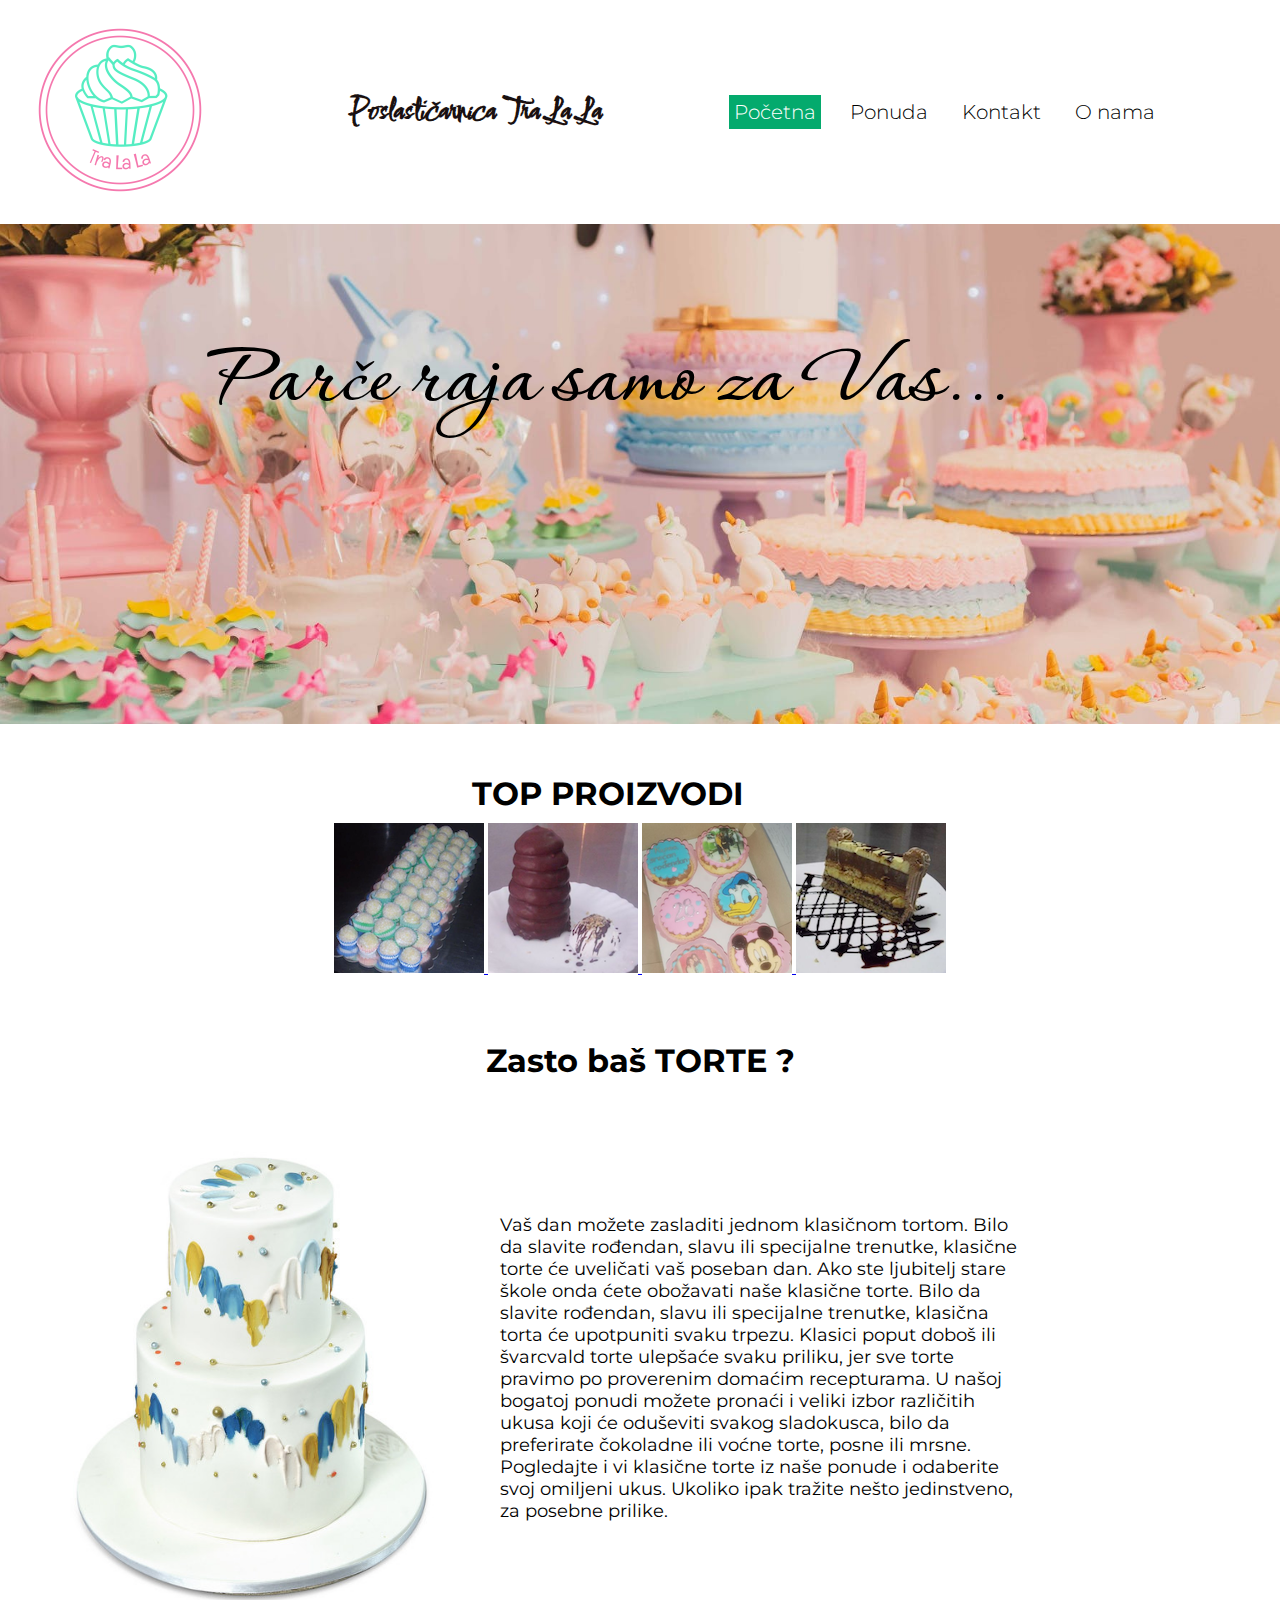
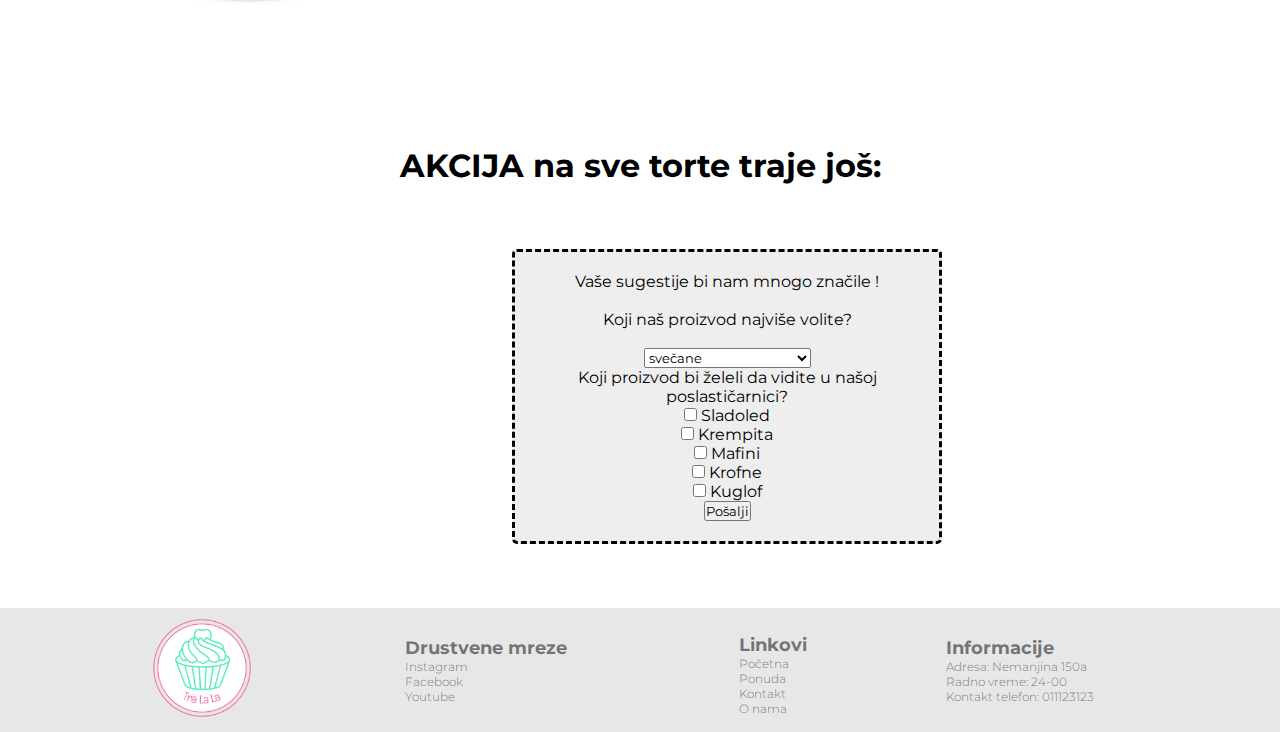
==== index.html @ 30d35a78 "init" ====
<!DOCTYPE html>
<html lang="en">
    <head>
        <meta charset="UTF-8">
        <meta http-equiv="X-UA-Compatible" content="IE=edge">
        <meta name="viewport" content="width=device-width, initial-scale=1.0">
        <link rel="stylesheet" href="style/style.css">
        <link rel="stylesheet" href="style/index.css">
        <script src="https://ajax.googleapis.com/ajax/libs/jquery/3.6.0/jquery.min.js"></script>
        <title>Početna</title>
    </head>
    <body>
        <header>
            <a href="index.html">
                <img src="images\logo.png" class="logo">
            </a>
            <h1 class="glavni-naslov">Poslastičarnica Tra La La</h1>
            <div class="nav-bar" id="my-nav-bar">
                <a href="index.html" class="active">Početna</a>
                <a href="ponuda.html">Ponuda</a>
                <a href="kontakt.html">Kontakt</a>
                <a href="oNama.html">O nama</a>
            </div>
        </header>
        <div class="nav-bar-mini" id="my-nav-bar-mini">
            <a href="index.html" class="active">Početna</a>
            <a href="ponuda.html">Ponuda</a>
            <a href="kontakt.html">Kontakt</a>
            <a href="oNama.html">O nama</a>
            <a
                href="javascript:void(0);"
                class="icon"
                id="my-icon"
                onclick="myFunction()"
            >
                <img src="images/meni.png" id="my-icon">
            </a>
        </div>
        <div class="glavna-sekcija">
            <h1>Parče raja samo za Vas...</h1>
        </div>
        <div class="top-proizvodi">
            <h1 class="naslov top-proizvodi"> TOP PROIZVODI</h1>
            <br>
            <br>
            <div class="topProizvodi">
                <a href="/ponuda.html">
                    <img class="slika 1" src="images/top/rafaelo.png" alt="">
                </a>
                <a href="/ponuda.html">
                    <img class="slika 2" src="images/top/indijaner.png" alt="">
                </a>
                <a href="/ponuda.html">
                    <img class="slika 3" src="images/top/cup-cake.png" alt="">
                </a>
                <a href="/ponuda.html">
                    <img class="slika 4" src="images/top/kinder.png" alt="">
                </a>
            </div>
        </div>
        <h1 class="torta-naslov">Zasto baš TORTE ?</h1>
        <div class="torte">
            <img src="/images/torta-index.jpg">
            <p>
                Vaš dan možete zasladiti jednom klasičnom tortom. Bilo da slavite rođendan, slavu ili specijalne trenutke, klasične torte će uveličati vaš poseban dan. Ako ste ljubitelj stare škole onda ćete obožavati naše klasične torte. Bilo da slavite rođendan, slavu ili specijalne trenutke, klasična torta će upotpuniti svaku trpezu. Klasici poput doboš ili švarcvald torte ulepšaće svaku priliku, jer sve torte pravimo po proverenim domaćim recepturama. U našoj bogatoj ponudi možete pronaći i veliki izbor različitih ukusa koji će oduševiti svakog sladokusca, bilo da preferirate čokoladne ili voćne torte, posne ili mrsne. Pogledajte i vi klasične torte iz naše ponude i odaberite svoj omiljeni ukus. Ukoliko ipak tražite nešto jedinstveno, za posebne prilike.
            </p>
        </div>
        <h1 class="akcija">AKCIJA na sve torte traje još:</h1>
        <div class="tajmer">
            <p class="tparagraf" id="dani"></p>
            <p class="tparagraf" id="sati"></p>
            <p class="tparagraf" id="minuti"></p>
            <p class="tparagraf" id="sekunde"></p>
            <h2 class="tparagraf" id="kraj"></h2>
        </div>
        <form class="anketa">
            <p>Vaše sugestije bi nam mnogo značile !</p>
            <br>
            <p>Koji naš proizvod najviše volite?</p>
            <br>
            <select name="proizvodi" id="proizvodi">
                <optgroup label="Torte">
                    <option value="svecane">svečane</option>
                    <option value="svadbene">svadbene</option>
                    <option value="rodjendanske">rođendanske</option>
                    <option value="decije">dečije</option>
                </optgroup>
                <optgroup label="Kolači">
                    <option value="sitni">sitni</option>
                    <option value="komadni">komadni</option>
                </optgroup>
                <option value="specijalneZelje">Specijalne želje</option>
                <option value="capcake">Cake pops & cupcakes</option>
            </select>
            <p>Koji proizvod bi želeli da vidite u našoj poslastičarnici?</p>
            <input type="checkbox" name="novi-proizvod" value="sladoled">
            Sladoled
            <br>
            <input type="checkbox" name="novi-proizvod" value="krempita">
            Krempita
            <br>
            <input type="checkbox" name="novi-proizvod" value="mafini">
            Mafini
            <br>
            <input type="checkbox" name="novi-proizvod" value="krofne">
            Krofne
            <br>
            <input type="checkbox" name="novi-proizvod" value="kuglof">
            Kuglof
            <br>
            <button class="posalji" type="button">Pošalji</button>
        </form>
        <footer class="footer">
            <div class="logo-footer">
                <a href="index.html">
                    <img src="images\logo.png" width="120" height="120">
                </a>
            </div>
            <div class="column left">
                <h2>Drustvene mreze</h2>
                <a href="instagram.com">Instagram</a>
                <br>
                <a href="facebook.com">Facebook</a>
                <br>
                <a href="youtube.com">Youtube</a>
            </div>
            <div class="column middle">
                <h2>Linkovi</h2>
                <div class="footerBar">
                    <a href="index.html">Početna</a>
                    <br>
                    <a href="ponuda.html">Ponuda</a>
                    <br>
                    <a href="kontakt.html">Kontakt</a>
                    <br>
                    <a href="oNama.html">O nama</a>
                </div>
            </div>
            <div class="column right">
                <h2>Informacije</h2>
                <p>Adresa: Nemanjina 150a</p>
                <p>Radno vreme: 24-00</p>
                <p>Kontakt telefon: 011123123</p>
            </div>
        </div>
    </footer>
    <script src="script/script.js"></script>
</body>
</html>
---- style/style.css ----
@import url("https://fonts.googleapis.com/css2?family=Montserrat:wght@300&display=swap");
@import url("https://fonts.googleapis.com/css2?family=Comforter+Brush&family=Montserrat:wght@300&display=swap");
@import url("https://fonts.googleapis.com/css2?family=Comforter+Brush&family=Corinthia:wght@700&family=Montserrat:wght@300&display=swap");
* {
  margin: 0%;
  padding: 0%;
  font-family: "Montserrat";
}

.nav-bar {
  font-weight: 300;
  font-size: 16px;
  color: black;
}

.nav-bar :hover {
  color: rgba(154, 244, 219, 255);
  background-color: #04aa6d;
  color: white;
  transition: 0.3s;
}

.nav-bar a {
  font-size: 20px;
  text-decoration: none;
  color: black;
  margin-right: 20px;
  padding: 5px 5px;
}

.nav-bar a.active {
  background-color: #04aa6d;
  color: white;
}

.nav-bar-mini {
  font-weight: 300;
  font-size: 16px;
  color: black;
}
.nav-bar-mini :hover {
  background-color: #04aa6d;
  color: white;
  transition: 0.3s;
}
.nav-bar-mini a {
  font-size: 20px;
  text-decoration: none;
  color: black;
  padding: 0px 10px;
}
.nav-bar-mini a.active {
  background-color: #04aa6d;
  color: white;
}

@media screen and (min-width: 600px) {
  .nav-bar-mini {
    display: none;
  }
}

@media screen and (max-width: 600px) {
  .nav-bar {
    display: none;
  }
  .nav-bar-mini a:not(:first-child) {
    display: none;
  }
  .nav-bar-mini a.icon {
    float: absolute;
    display: block;
  }
}

@media screen and (max-width: 600px) {
  .nav-bar-mini.responsive {
    position: relative;
  }
  .nav-bar-mini.responsive a.icon {
    float: absolute;
    left: 0;
    top: 0;
  }
  .nav-bar-mini.responsive a {
    float: none;
    display: block;
    text-align: left;
  }
  .column {
    display: none;
  }
}

#my-icon {
  background-color: white;
}

#my-icon :hover {
  background-color: white;
}

#my-icon a.active {
  background-color: white;
}

header {
  display: flex;
  justify-content: space-between;
  align-items: center;
  flex-wrap: wrap;
  padding: 10px 20px;
  padding-right: 100px;
}

.glavni-naslov {
  font-family: "Comforter Brush";
  color: rgb(25, 16, 16);
}

.logo {
  max-width: 100%;
  height: auto;
}

.glavna-sekcija {
  background-image: url("../images/glavna-1.jpeg");
  background-size: cover;
  background-position: center;
  background-attachment: fixed;
  height: 500px;
}
.glavna-sekcija h1 {
  text-align: center;
  padding: 8% 8% 8% 3%;
  font-size: 6rem;
  color: black;
  font-family: "Corinthia";
}

.naslov {
  margin-top: 50px;
  text-align: center;
}

.footer {
  margin-top: 5%;
  display: flex;
  justify-content: space-evenly;
  align-items: center;
  background-color: rgb(231, 231, 231);
}

.logo-footer {
  float: left;
}

.column {
  float: left;
  font-family: "Montserrat";
  font-weight: 300;
  font-size: 12px;
  color: rgba(0, 0, 0, 0.5);
}

.column a {
  font-family: "Montserrat";
  font-weight: 300;
  font-size: 12px;
  color: rgba(0, 0, 0, 0.5);
  text-decoration: none;
}

.left {
  width: 15%;
}

.middle {
  margin-top: 10px;
  width: 5%;
}

.right {
  width: 15%;
}

.row:after {
  content: "";
  display: table;
  clear: both;
}
---- style/index.css ----
.slika:hover {
  transform: scale(1.5);
  overflow: hidden;
  transition: transform 0.5s ease;
}
.top-proizvodi {
  display: flex;
  justify-content: space-around;
  flex-wrap: wrap;
  align-items: center;
  margin-left: 220px;
  margin-right: 220px;
  margin-bottom: 10px;
}
.torta-naslov {
  font: "Montserrat";
  text-align: center;

  margin-top: 5%;
  margin-bottom: 3%;
}
.torte {
  display: flex;
  justify-content: center;
  align-items: center;
  flex-wrap: nowrap;
  margin-right: 20%;
  margin-bottom: 10%;
}
.torte p {
  font-size: 18px;
}

.torte img {
  width: 100%;
  max-width: 500px;
  height: 100%;
  max-height: 500px;
}

.tajmer {
  display: flex;
  justify-content: space-evenly;
  align-items: center;
  flex-wrap: wrap;
  width: auto;
  margin-left: 10vw;
  margin-right: 4vw;

  padding-left: 10%;
  padding-right: 10%;
  font-family: "Montserrat";
  color: #04aa6d;
}

.akcija-container {
  margin-top: 50px;
  margin-left: 2vw;
  margin-right: 2vw;
  width: 100%;
  padding: 10px;
  border-color: black;
}

.akcija {
  text-align: center;
  font-size: 2rem;
  font-family: "Montserrat";
}
.tparagraf {
  font-size: 2rem;
}

.anketa {
  border-style: dashed;
  border-width: 3px;
  height: 30%;
  width: 30%;
  margin-left: 40%;
  text-align: center;
  border-radius: 5px;
  background-color: rgb(238, 238, 238);
  padding: 20px;
  margin-top: 5%;
  margin-bottom: 5%;
}
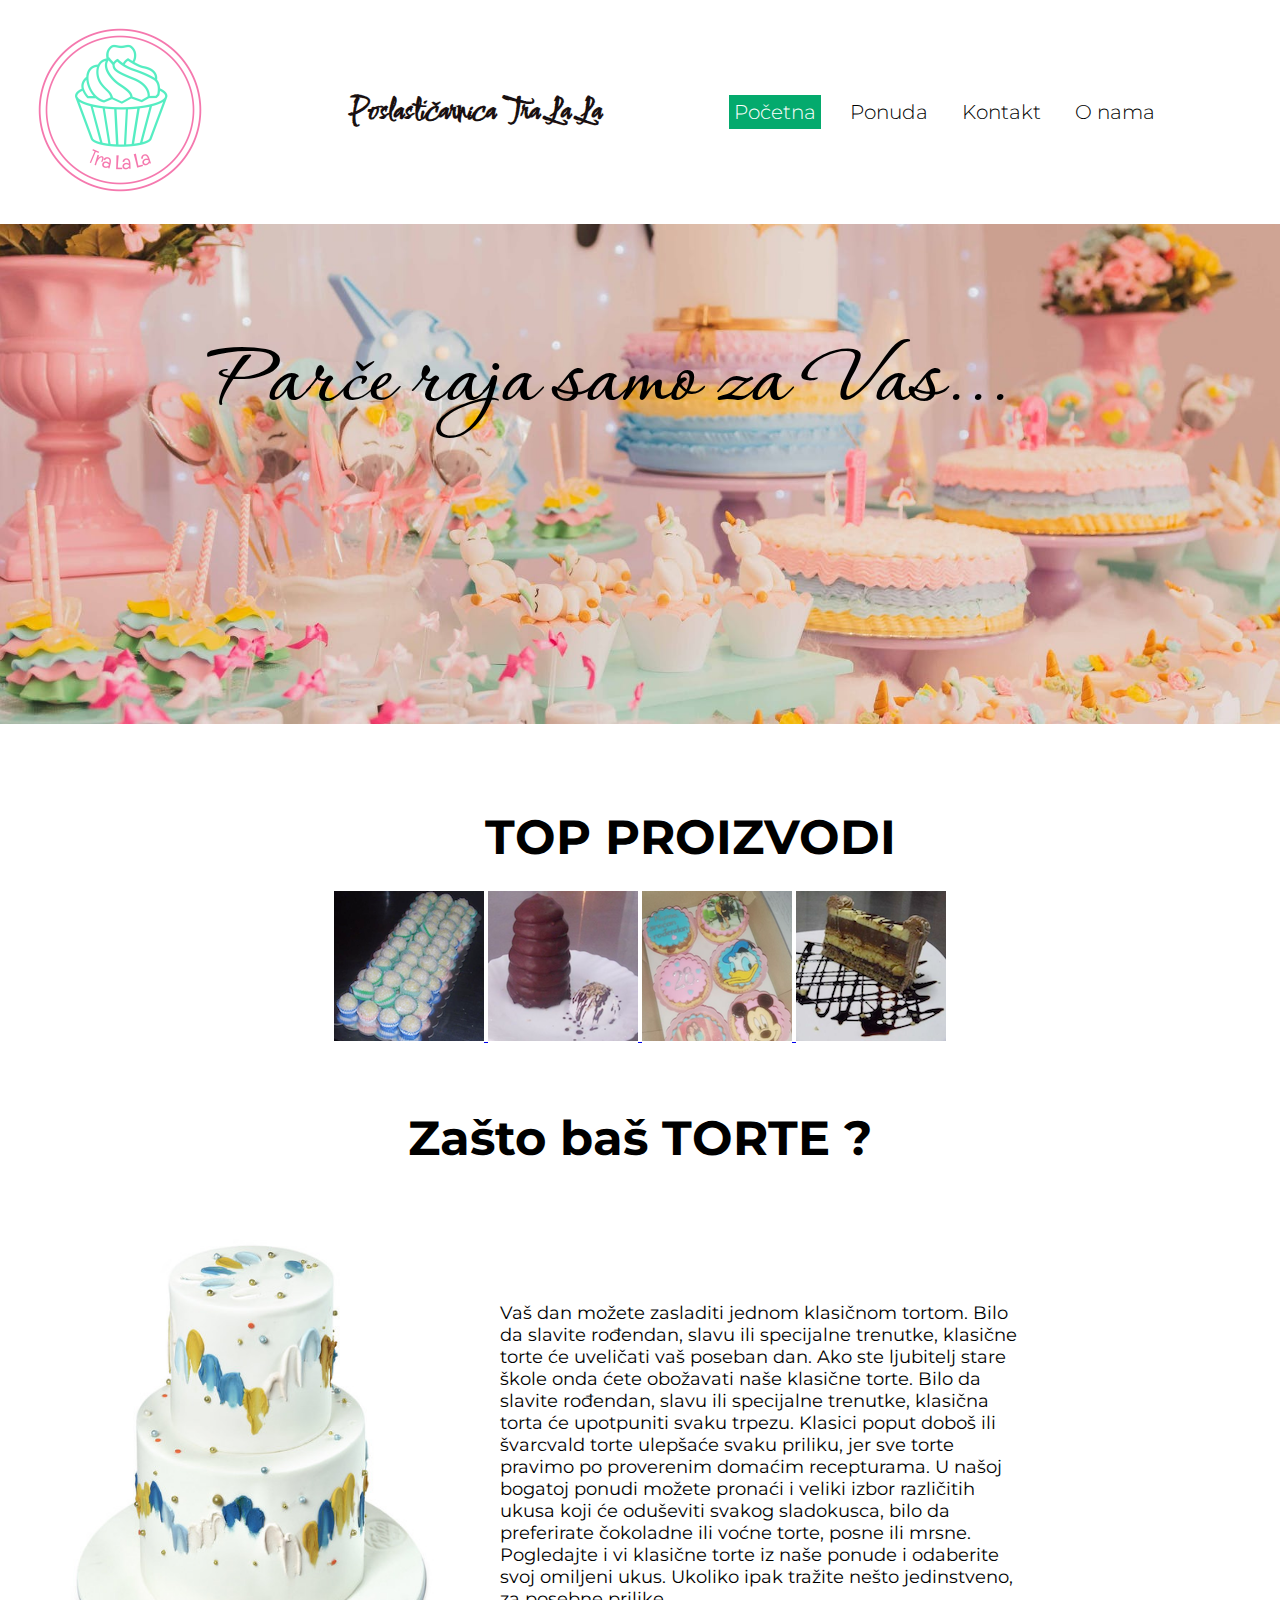
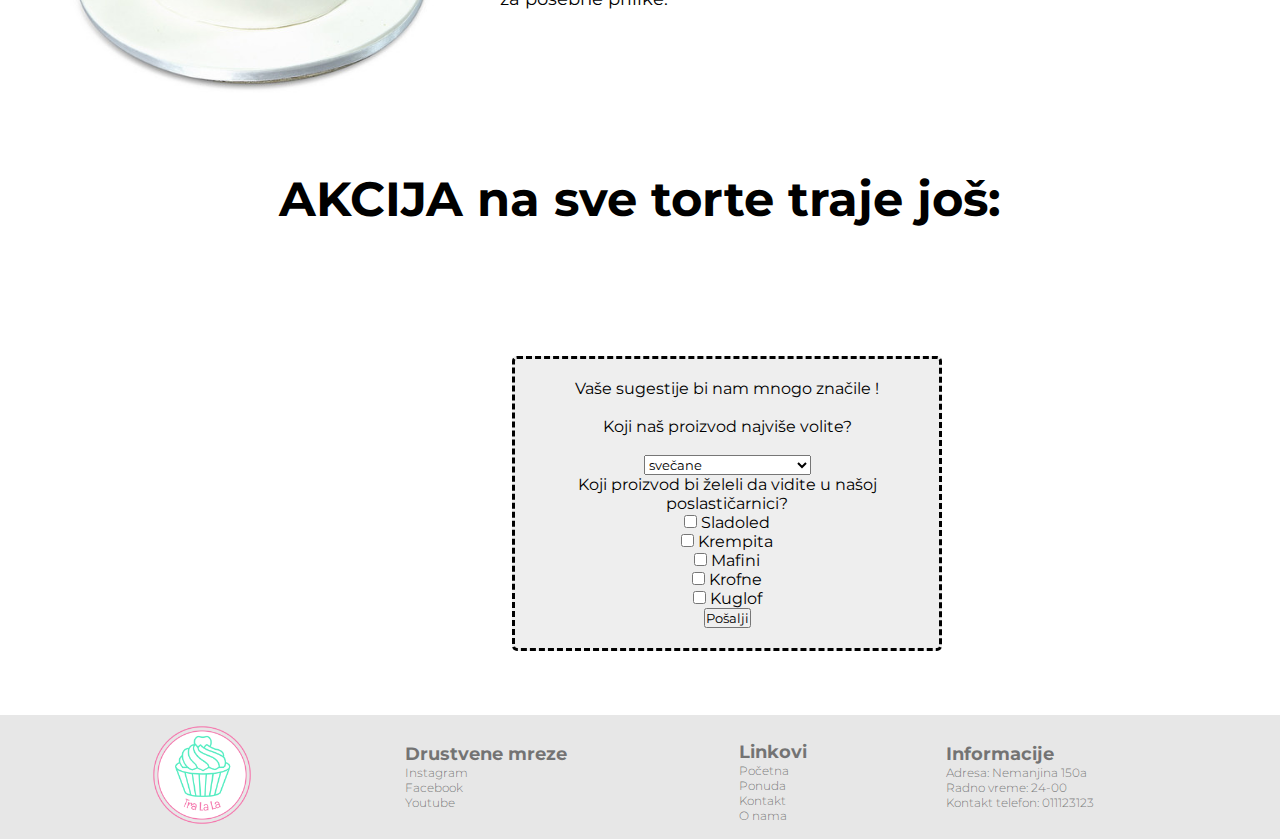
==== commit ef11d4fd: "init" ====
--- a/index.html
+++ b/index.html
@@ -40,7 +40,7 @@
             <h1>Parče raja samo za Vas...</h1>
         </div>
         <div class="top-proizvodi">
-            <h1 class="naslov top-proizvodi"> TOP PROIZVODI</h1>
+            <h1 class="naslov-top-proizvodi"> TOP PROIZVODI</h1>
             <br>
             <br>
             <div class="topProizvodi">
@@ -58,7 +58,7 @@
                 </a>
             </div>
         </div>
-        <h1 class="torta-naslov">Zasto baš TORTE ?</h1>
+        <h1 class="torta-naslov">Zašto baš TORTE ?</h1>
         <div class="torte">
             <img src="/images/torta-index.jpg">
             <p>
--- a/style/style.css
+++ b/style/style.css
@@ -138,11 +138,6 @@
   font-family: "Corinthia";
 }
 
-.naslov {
-  margin-top: 50px;
-  text-align: center;
-}
-
 .footer {
   margin-top: 5%;
   display: flex;
--- a/style/index.css
+++ b/style/index.css
@@ -12,10 +12,17 @@
   margin-right: 220px;
   margin-bottom: 10px;
 }
+.naslov-top-proizvodi {
+  font-size: 3rem;
+  font: "Montserrat";
+  padding-left: 25%;
+  margin-top: 10%;
+  margin-bottom: 3%;
+}
 .torta-naslov {
   font: "Montserrat";
   text-align: center;
-
+  font-size: 3rem;
   margin-top: 5%;
   margin-bottom: 3%;
 }
@@ -25,7 +32,7 @@
   align-items: center;
   flex-wrap: nowrap;
   margin-right: 20%;
-  margin-bottom: 10%;
+  margin-bottom: 5%;
 }
 .torte p {
   font-size: 18px;
@@ -64,7 +71,7 @@
 
 .akcija {
   text-align: center;
-  font-size: 2rem;
+  font-size: 3rem;
   font-family: "Montserrat";
 }
 .tparagraf {
@@ -81,6 +88,6 @@
   border-radius: 5px;
   background-color: rgb(238, 238, 238);
   padding: 20px;
-  margin-top: 5%;
+  margin-top: 10%;
   margin-bottom: 5%;
 }
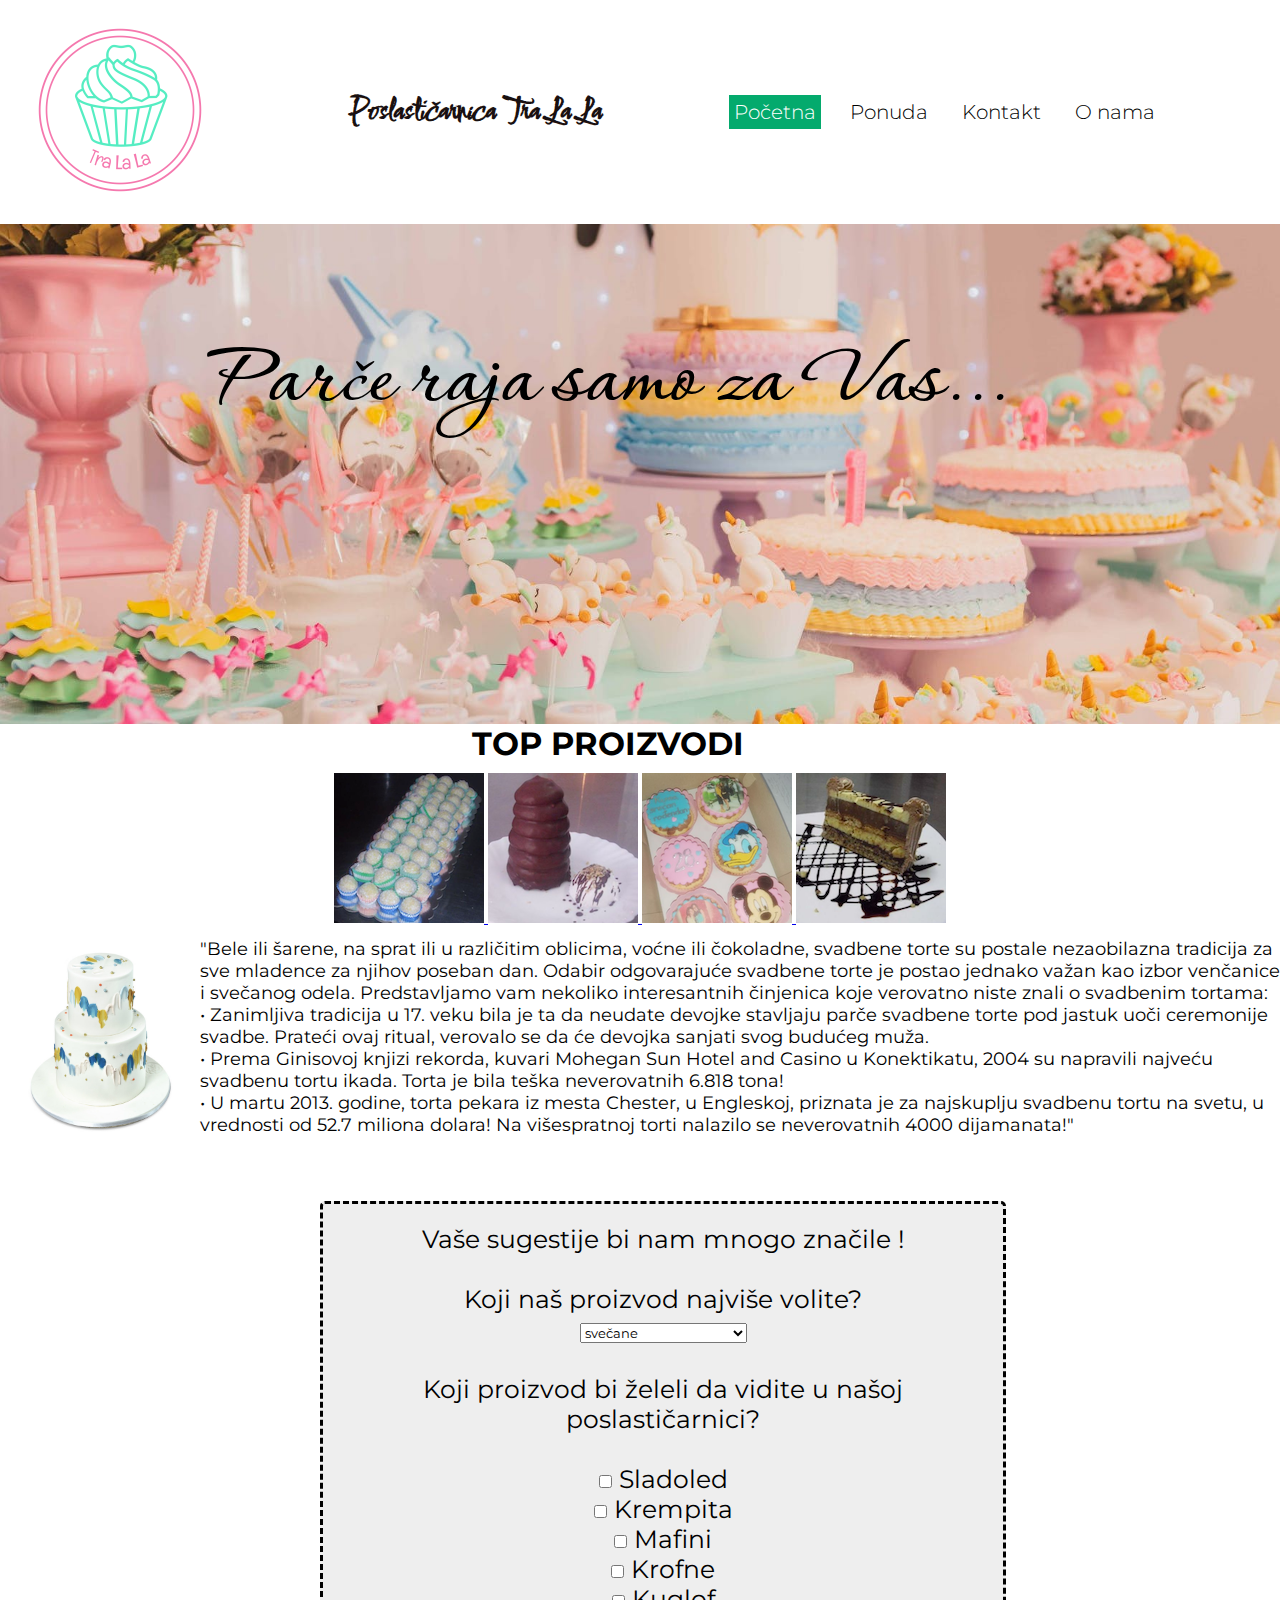
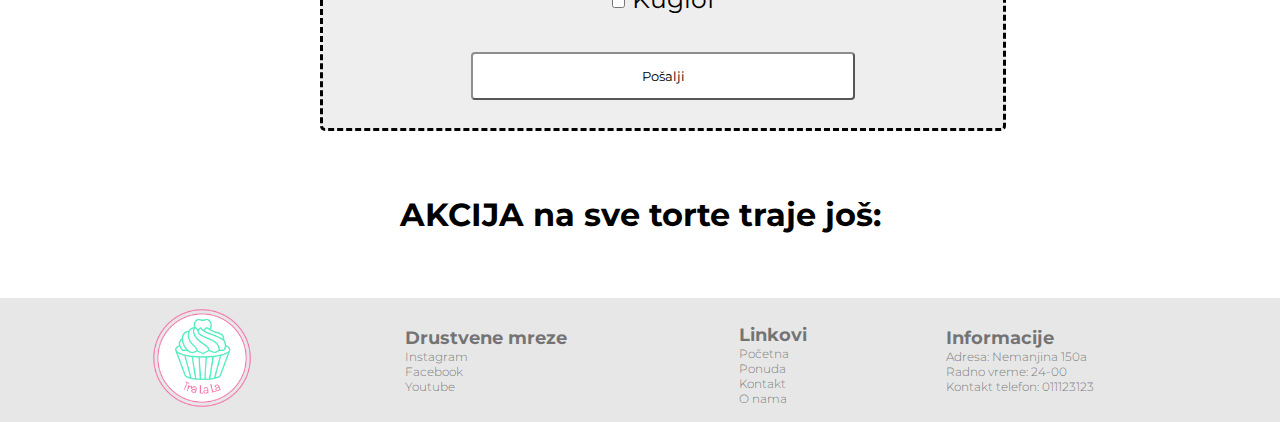
==== commit 61949a48: "m" ====
--- a/index.html
+++ b/index.html
@@ -40,7 +40,7 @@
             <h1>Parče raja samo za Vas...</h1>
         </div>
         <div class="top-proizvodi">
-            <h1 class="naslov-top-proizvodi"> TOP PROIZVODI</h1>
+            <h1 class="naslov top-proizvodi"> TOP PROIZVODI</h1>
             <br>
             <br>
             <div class="topProizvodi">
@@ -58,26 +58,22 @@
                 </a>
             </div>
         </div>
-        <h1 class="torta-naslov">Zašto baš TORTE ?</h1>
         <div class="torte">
             <img src="/images/torta-index.jpg">
             <p>
-                Vaš dan možete zasladiti jednom klasičnom tortom. Bilo da slavite rođendan, slavu ili specijalne trenutke, klasične torte će uveličati vaš poseban dan. Ako ste ljubitelj stare škole onda ćete obožavati naše klasične torte. Bilo da slavite rođendan, slavu ili specijalne trenutke, klasična torta će upotpuniti svaku trpezu. Klasici poput doboš ili švarcvald torte ulepšaće svaku priliku, jer sve torte pravimo po proverenim domaćim recepturama. U našoj bogatoj ponudi možete pronaći i veliki izbor različitih ukusa koji će oduševiti svakog sladokusca, bilo da preferirate čokoladne ili voćne torte, posne ili mrsne. Pogledajte i vi klasične torte iz naše ponude i odaberite svoj omiljeni ukus. Ukoliko ipak tražite nešto jedinstveno, za posebne prilike.
+                "Bele ili šarene, na sprat ili u različitim oblicima, voćne ili čokoladne, svadbene torte su postale nezaobilazna tradicija za sve mladence za njihov poseban dan. Odabir odgovarajuće svadbene torte je postao  jednako važan kao izbor venčanice i svečanog odela. Predstavljamo vam nekoliko interesantnih činjenica koje verovatno niste znali o svadbenim tortama:
+                <br>
+                •    Zanimljiva tradicija u 17. veku bila je ta da neudate devojke stavljaju parče svadbene torte pod jastuk uoči ceremonije svadbe. Prateći ovaj ritual, verovalo se da će devojka sanjati svog budućeg muža.
+                <br>
+                •    Prema Ginisovoj knjizi rekorda, kuvari Mohegan Sun Hotel and Casino u Konektikatu, 2004 su napravili najveću svadbenu tortu ikada. Torta je bila teška neverovatnih 6.818 tona!
+                <br>
+                •    U martu 2013. godine, torta  pekara iz mesta Chester, u Engleskoj, priznata je za najskuplju svadbenu tortu na svetu, u vrednosti od 52.7 miliona dolara! Na višespratnoj torti nalazilo se neverovatnih 4000 dijamanata!"
             </p>
-        </div>
-        <h1 class="akcija">AKCIJA na sve torte traje još:</h1>
-        <div class="tajmer">
-            <p class="tparagraf" id="dani"></p>
-            <p class="tparagraf" id="sati"></p>
-            <p class="tparagraf" id="minuti"></p>
-            <p class="tparagraf" id="sekunde"></p>
-            <h2 class="tparagraf" id="kraj"></h2>
         </div>
         <form class="anketa">
             <p>Vaše sugestije bi nam mnogo značile !</p>
             <br>
             <p>Koji naš proizvod najviše volite?</p>
-            <br>
             <select name="proizvodi" id="proizvodi">
                 <optgroup label="Torte">
                     <option value="svecane">svečane</option>
@@ -92,7 +88,9 @@
                 <option value="specijalneZelje">Specijalne želje</option>
                 <option value="capcake">Cake pops & cupcakes</option>
             </select>
+            <br><br>
             <p>Koji proizvod bi želeli da vidite u našoj poslastičarnici?</p>
+            <br>
             <input type="checkbox" name="novi-proizvod" value="sladoled">
             Sladoled
             <br>
@@ -107,9 +105,17 @@
             <br>
             <input type="checkbox" name="novi-proizvod" value="kuglof">
             Kuglof
-            <br>
+            <br><br>
             <button class="posalji" type="button">Pošalji</button>
         </form>
+        <h1 class="akcija">AKCIJA na sve torte traje još:</h1>
+        <div class="tajmer">
+            <p class="tparagraf" id="dani"></p>
+            <p class="tparagraf" id="sati"></p>
+            <p class="tparagraf" id="minuti"></p>
+            <p class="tparagraf" id="sekunde"></p>
+            <h2 class="tparagraf" id="kraj"></h2>
+        </div>
         <footer class="footer">
             <div class="logo-footer">
                 <a href="index.html">
--- a/style/index.css
+++ b/style/index.css
@@ -3,6 +3,7 @@
   overflow: hidden;
   transition: transform 0.5s ease;
 }
+
 .top-proizvodi {
   display: flex;
   justify-content: space-around;
@@ -12,37 +13,21 @@
   margin-right: 220px;
   margin-bottom: 10px;
 }
-.naslov-top-proizvodi {
-  font-size: 3rem;
-  font: "Montserrat";
-  padding-left: 25%;
-  margin-top: 10%;
-  margin-bottom: 3%;
-}
-.torta-naslov {
-  font: "Montserrat";
-  text-align: center;
-  font-size: 3rem;
-  margin-top: 5%;
-  margin-bottom: 3%;
-}
+
 .torte {
   display: flex;
-  justify-content: center;
+  justify-content: space-between;
   align-items: center;
   flex-wrap: nowrap;
-  margin-right: 20%;
-  margin-bottom: 5%;
 }
+
 .torte p {
   font-size: 18px;
 }
 
 .torte img {
-  width: 100%;
-  max-width: 500px;
-  height: 100%;
-  max-height: 500px;
+  width: 200px;
+  height: 200px;
 }
 
 .tajmer {
@@ -71,7 +56,7 @@
 
 .akcija {
   text-align: center;
-  font-size: 3rem;
+  font-size: 2rem;
   font-family: "Montserrat";
 }
 .tparagraf {
@@ -82,12 +67,29 @@
   border-style: dashed;
   border-width: 3px;
   height: 30%;
-  width: 30%;
-  margin-left: 40%;
+  width: 50%;
+  margin-left: 25%;
   text-align: center;
   border-radius: 5px;
   background-color: rgb(238, 238, 238);
   padding: 20px;
-  margin-top: 10%;
+  margin-top: 5%;
   margin-bottom: 5%;
+  font-family: "Montserrat";
+  font-size: 25px;
+
 }
+
+button[type=button] {
+  width: 60%;
+  background-color: white;
+  padding: 14px 20px;
+  margin: 8px 0;
+  border-color: #000000a8;
+  border-radius: 4px;
+  cursor: pointer;
+}
+
+.proizvodi {
+  font-family: "Montserrat";
+}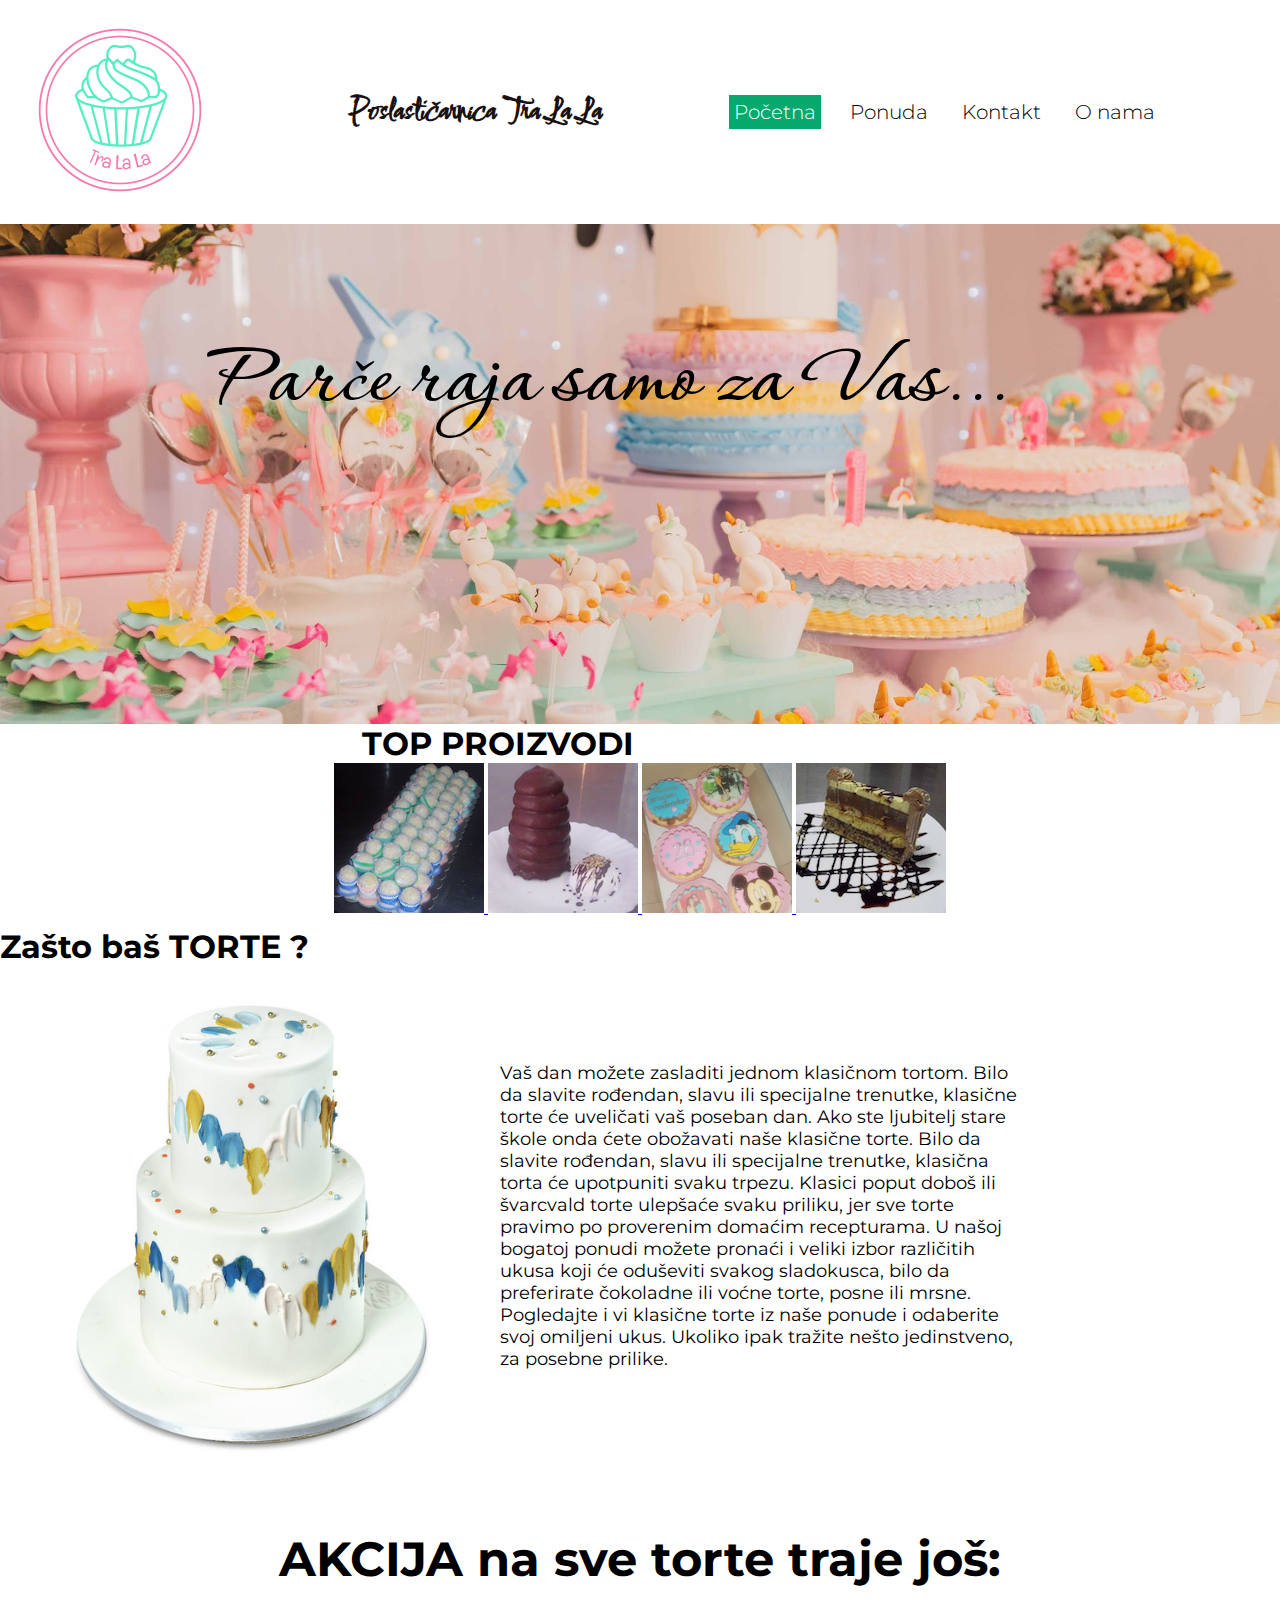
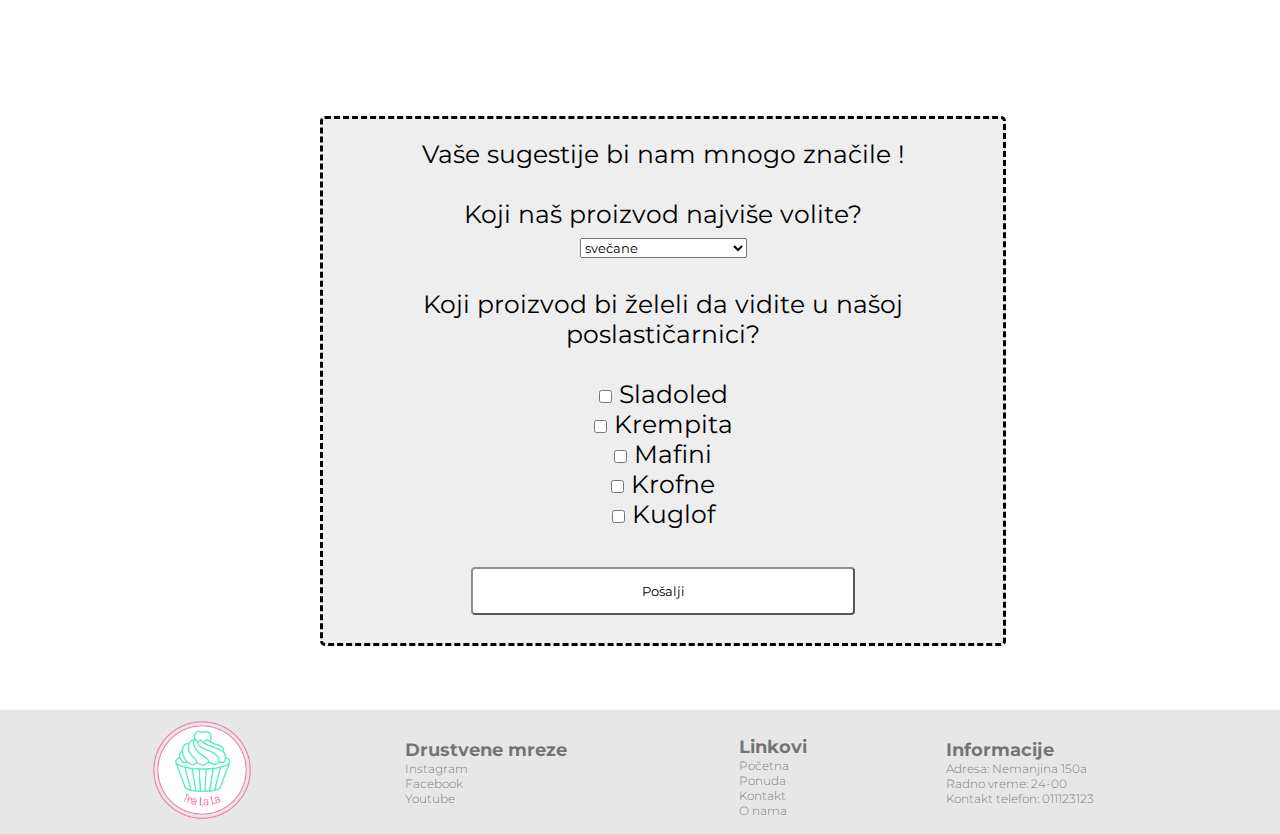
==== commit b44d161e: "Merge branch 'main' of https://github.com/rudmil00/rudmil00.github.io" ====
--- a/index.html
+++ b/index.html
@@ -40,7 +40,7 @@
             <h1>Parče raja samo za Vas...</h1>
         </div>
         <div class="top-proizvodi">
-            <h1 class="naslov top-proizvodi"> TOP PROIZVODI</h1>
+            <h1 class="naslov-top-proizvodi"> TOP PROIZVODI</h1>
             <br>
             <br>
             <div class="topProizvodi">
@@ -58,17 +58,20 @@
                 </a>
             </div>
         </div>
+        <h1 class="torta-naslov">Zašto baš TORTE ?</h1>
         <div class="torte">
             <img src="/images/torta-index.jpg">
             <p>
-                "Bele ili šarene, na sprat ili u različitim oblicima, voćne ili čokoladne, svadbene torte su postale nezaobilazna tradicija za sve mladence za njihov poseban dan. Odabir odgovarajuće svadbene torte je postao  jednako važan kao izbor venčanice i svečanog odela. Predstavljamo vam nekoliko interesantnih činjenica koje verovatno niste znali o svadbenim tortama:
-                <br>
-                •    Zanimljiva tradicija u 17. veku bila je ta da neudate devojke stavljaju parče svadbene torte pod jastuk uoči ceremonije svadbe. Prateći ovaj ritual, verovalo se da će devojka sanjati svog budućeg muža.
-                <br>
-                •    Prema Ginisovoj knjizi rekorda, kuvari Mohegan Sun Hotel and Casino u Konektikatu, 2004 su napravili najveću svadbenu tortu ikada. Torta je bila teška neverovatnih 6.818 tona!
-                <br>
-                •    U martu 2013. godine, torta  pekara iz mesta Chester, u Engleskoj, priznata je za najskuplju svadbenu tortu na svetu, u vrednosti od 52.7 miliona dolara! Na višespratnoj torti nalazilo se neverovatnih 4000 dijamanata!"
+                Vaš dan možete zasladiti jednom klasičnom tortom. Bilo da slavite rođendan, slavu ili specijalne trenutke, klasične torte će uveličati vaš poseban dan. Ako ste ljubitelj stare škole onda ćete obožavati naše klasične torte. Bilo da slavite rođendan, slavu ili specijalne trenutke, klasična torta će upotpuniti svaku trpezu. Klasici poput doboš ili švarcvald torte ulepšaće svaku priliku, jer sve torte pravimo po proverenim domaćim recepturama. U našoj bogatoj ponudi možete pronaći i veliki izbor različitih ukusa koji će oduševiti svakog sladokusca, bilo da preferirate čokoladne ili voćne torte, posne ili mrsne. Pogledajte i vi klasične torte iz naše ponude i odaberite svoj omiljeni ukus. Ukoliko ipak tražite nešto jedinstveno, za posebne prilike.
             </p>
+        </div>
+        <h1 class="akcija">AKCIJA na sve torte traje još:</h1>
+        <div class="tajmer">
+            <p class="tparagraf" id="dani"></p>
+            <p class="tparagraf" id="sati"></p>
+            <p class="tparagraf" id="minuti"></p>
+            <p class="tparagraf" id="sekunde"></p>
+            <h2 class="tparagraf" id="kraj"></h2>
         </div>
         <form class="anketa">
             <p>Vaše sugestije bi nam mnogo značile !</p>
@@ -108,14 +111,6 @@
             <br><br>
             <button class="posalji" type="button">Pošalji</button>
         </form>
-        <h1 class="akcija">AKCIJA na sve torte traje još:</h1>
-        <div class="tajmer">
-            <p class="tparagraf" id="dani"></p>
-            <p class="tparagraf" id="sati"></p>
-            <p class="tparagraf" id="minuti"></p>
-            <p class="tparagraf" id="sekunde"></p>
-            <h2 class="tparagraf" id="kraj"></h2>
-        </div>
         <footer class="footer">
             <div class="logo-footer">
                 <a href="index.html">
--- a/style/index.css
+++ b/style/index.css
@@ -13,12 +13,13 @@
   margin-right: 220px;
   margin-bottom: 10px;
 }
-
 .torte {
   display: flex;
-  justify-content: space-between;
+  justify-content: center;
   align-items: center;
   flex-wrap: nowrap;
+  margin-right: 20%;
+  margin-bottom: 5%;
 }
 
 .torte p {
@@ -26,8 +27,10 @@
 }
 
 .torte img {
-  width: 200px;
-  height: 200px;
+  width: 100%;
+  max-width: 500px;
+  height: 100%;
+  max-height: 500px;
 }
 
 .tajmer {
@@ -56,7 +59,7 @@
 
 .akcija {
   text-align: center;
-  font-size: 2rem;
+  font-size: 3rem;
   font-family: "Montserrat";
 }
 .tparagraf {
@@ -73,7 +76,7 @@
   border-radius: 5px;
   background-color: rgb(238, 238, 238);
   padding: 20px;
-  margin-top: 5%;
+  margin-top: 10%;
   margin-bottom: 5%;
   font-family: "Montserrat";
   font-size: 25px;
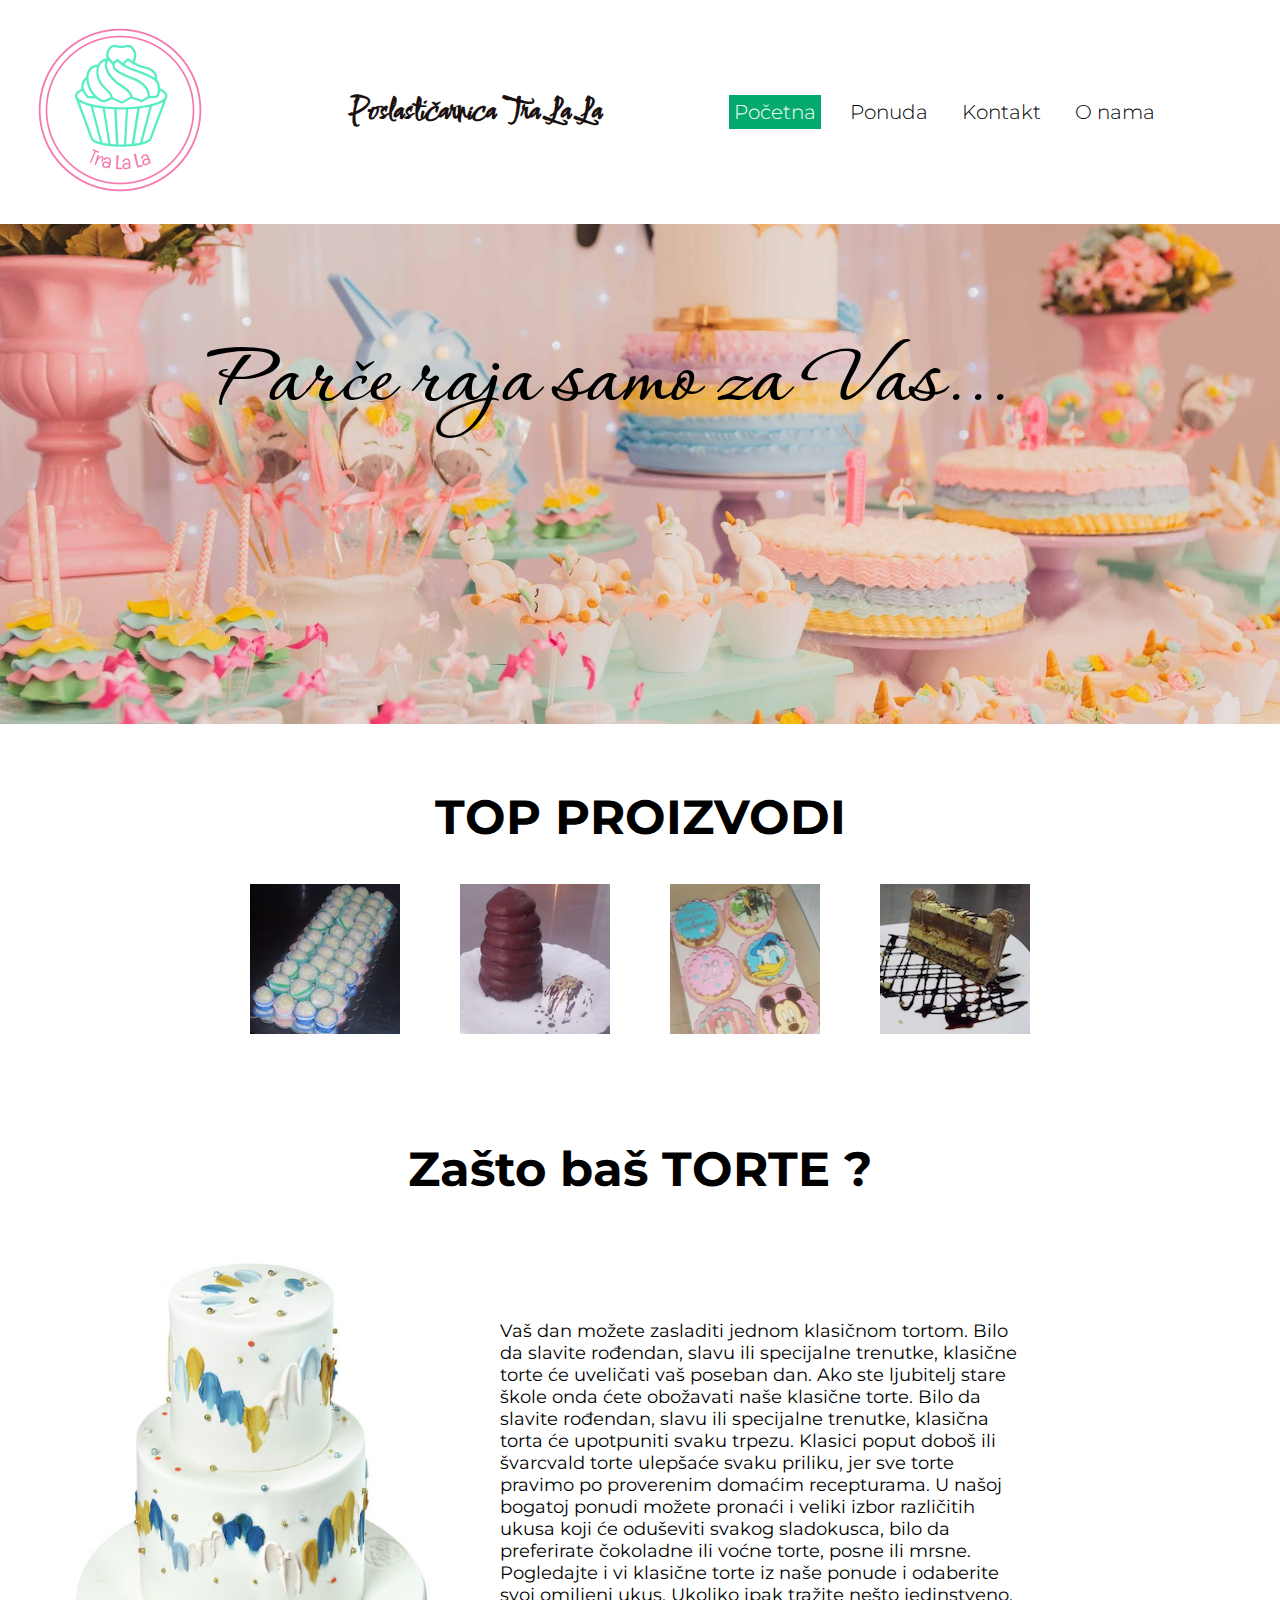
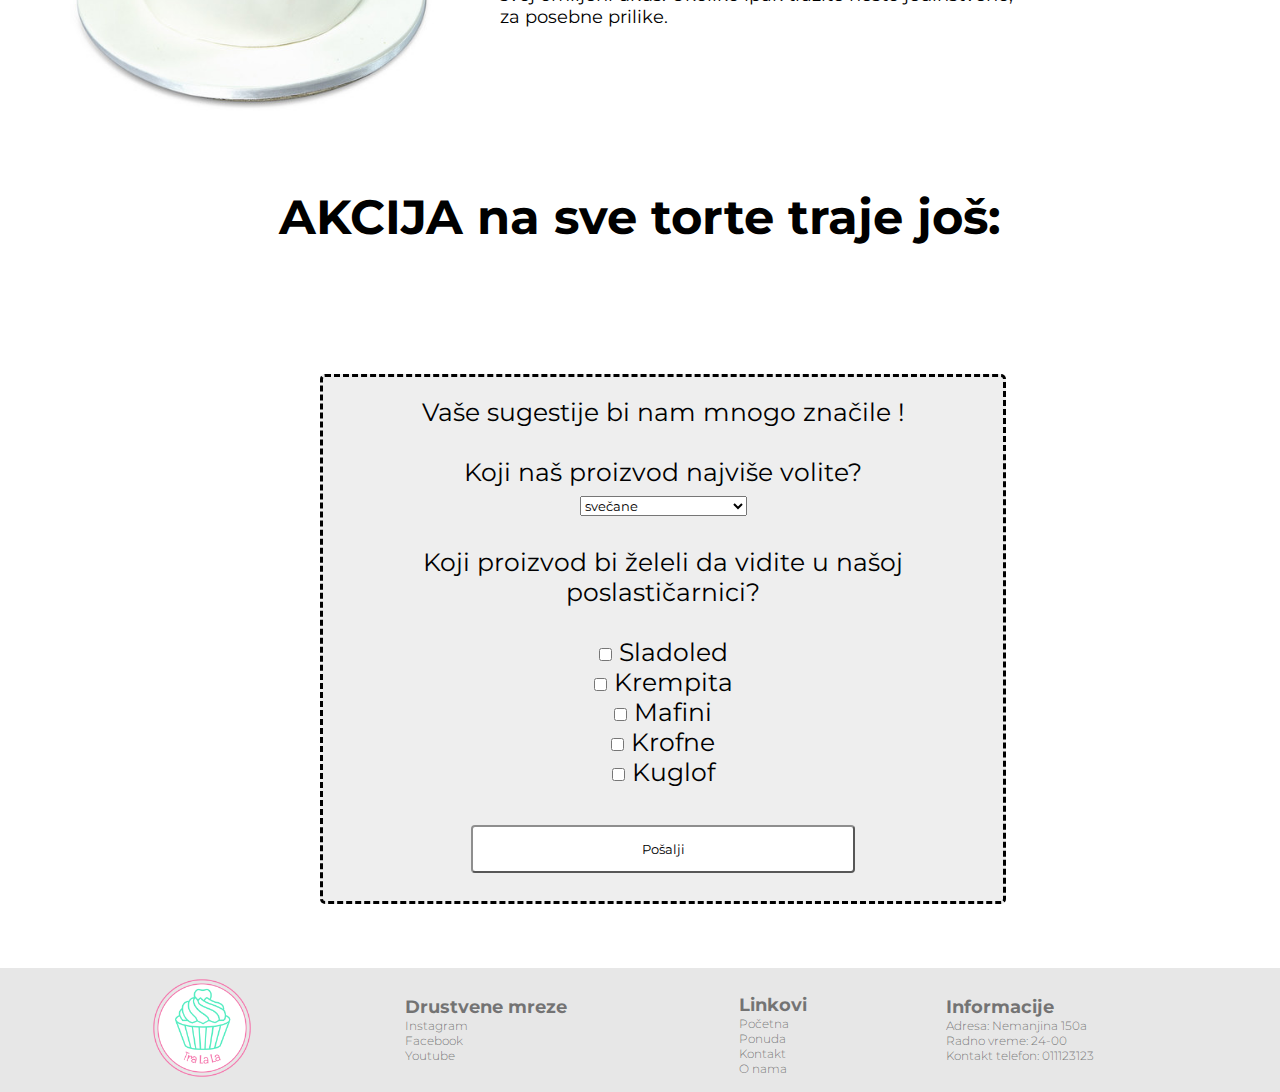
==== commit a5f9a69b: "init" ====
--- a/index.html
+++ b/index.html
@@ -39,112 +39,113 @@
         <div class="glavna-sekcija">
             <h1>Parče raja samo za Vas...</h1>
         </div>
+        <h1 class="naslov-top-proizvodi"> TOP PROIZVODI</h1>
+        <br>
+        <br>
         <div class="top-proizvodi">
-            <h1 class="naslov-top-proizvodi"> TOP PROIZVODI</h1>
+            <a href="/ponuda.html">
+                <img class="slika 1" src="images/top/rafaelo.png" alt="">
+            </a>
+            <a href="/ponuda.html">
+                <img class="slika 2" src="images/top/indijaner.png" alt="">
+            </a>
+            <a href="/ponuda.html">
+                <img class="slika 3" src="images/top/cup-cake.png" alt="">
+            </a>
+            <a href="/ponuda.html">
+                <img class="slika 4" src="images/top/kinder.png" alt="">
+            </a>
+        </div>
+    </div>
+    <h1 class="torta-naslov">Zašto baš TORTE ?</h1>
+    <div class="torte">
+        <img src="/images/torta-index.jpg">
+        <p>
+            Vaš dan možete zasladiti jednom klasičnom tortom. Bilo da slavite rođendan, slavu ili specijalne trenutke, klasične torte će uveličati vaš poseban dan. Ako ste ljubitelj stare škole onda ćete obožavati naše klasične torte. Bilo da slavite rođendan, slavu ili specijalne trenutke, klasična torta će upotpuniti svaku trpezu. Klasici poput doboš ili švarcvald torte ulepšaće svaku priliku, jer sve torte pravimo po proverenim domaćim recepturama. U našoj bogatoj ponudi možete pronaći i veliki izbor različitih ukusa koji će oduševiti svakog sladokusca, bilo da preferirate čokoladne ili voćne torte, posne ili mrsne. Pogledajte i vi klasične torte iz naše ponude i odaberite svoj omiljeni ukus. Ukoliko ipak tražite nešto jedinstveno, za posebne prilike.
+        </p>
+    </div>
+    <h1 class="akcija">AKCIJA na sve torte traje još:</h1>
+    <div class="tajmer">
+        <p class="tparagraf" id="dani"></p>
+        <p class="tparagraf" id="sati"></p>
+        <p class="tparagraf" id="minuti"></p>
+        <p class="tparagraf" id="sekunde"></p>
+        <h2 class="tparagraf" id="kraj"></h2>
+    </div>
+    <form class="anketa">
+        <p>Vaše sugestije bi nam mnogo značile !</p>
+        <br>
+        <p>Koji naš proizvod najviše volite?</p>
+        <select name="proizvodi" id="proizvodi">
+            <optgroup label="Torte">
+                <option value="svecane">svečane</option>
+                <option value="svadbene">svadbene</option>
+                <option value="rodjendanske">rođendanske</option>
+                <option value="decije">dečije</option>
+            </optgroup>
+            <optgroup label="Kolači">
+                <option value="sitni">sitni</option>
+                <option value="komadni">komadni</option>
+            </optgroup>
+            <option value="specijalneZelje">Specijalne želje</option>
+            <option value="capcake">Cake pops & cupcakes</option>
+        </select>
+        <br>
+        <br>
+        <p>Koji proizvod bi želeli da vidite u našoj poslastičarnici?</p>
+        <br>
+        <input type="checkbox" name="novi-proizvod" value="sladoled">
+        Sladoled
+        <br>
+        <input type="checkbox" name="novi-proizvod" value="krempita">
+        Krempita
+        <br>
+        <input type="checkbox" name="novi-proizvod" value="mafini">
+        Mafini
+        <br>
+        <input type="checkbox" name="novi-proizvod" value="krofne">
+        Krofne
+        <br>
+        <input type="checkbox" name="novi-proizvod" value="kuglof">
+        Kuglof
+        <br>
+        <br>
+        <button class="posalji" type="button">Pošalji</button>
+    </form>
+    <footer class="footer">
+        <div class="logo-footer">
+            <a href="index.html">
+                <img src="images\logo.png" width="120" height="120">
+            </a>
+        </div>
+        <div class="column left">
+            <h2>Drustvene mreze</h2>
+            <a href="instagram.com">Instagram</a>
             <br>
+            <a href="facebook.com">Facebook</a>
             <br>
-            <div class="topProizvodi">
-                <a href="/ponuda.html">
-                    <img class="slika 1" src="images/top/rafaelo.png" alt="">
-                </a>
-                <a href="/ponuda.html">
-                    <img class="slika 2" src="images/top/indijaner.png" alt="">
-                </a>
-                <a href="/ponuda.html">
-                    <img class="slika 3" src="images/top/cup-cake.png" alt="">
-                </a>
-                <a href="/ponuda.html">
-                    <img class="slika 4" src="images/top/kinder.png" alt="">
-                </a>
+            <a href="youtube.com">Youtube</a>
+        </div>
+        <div class="column middle">
+            <h2>Linkovi</h2>
+            <div class="footerBar">
+                <a href="index.html">Početna</a>
+                <br>
+                <a href="ponuda.html">Ponuda</a>
+                <br>
+                <a href="kontakt.html">Kontakt</a>
+                <br>
+                <a href="oNama.html">O nama</a>
             </div>
         </div>
-        <h1 class="torta-naslov">Zašto baš TORTE ?</h1>
-        <div class="torte">
-            <img src="/images/torta-index.jpg">
-            <p>
-                Vaš dan možete zasladiti jednom klasičnom tortom. Bilo da slavite rođendan, slavu ili specijalne trenutke, klasične torte će uveličati vaš poseban dan. Ako ste ljubitelj stare škole onda ćete obožavati naše klasične torte. Bilo da slavite rođendan, slavu ili specijalne trenutke, klasična torta će upotpuniti svaku trpezu. Klasici poput doboš ili švarcvald torte ulepšaće svaku priliku, jer sve torte pravimo po proverenim domaćim recepturama. U našoj bogatoj ponudi možete pronaći i veliki izbor različitih ukusa koji će oduševiti svakog sladokusca, bilo da preferirate čokoladne ili voćne torte, posne ili mrsne. Pogledajte i vi klasične torte iz naše ponude i odaberite svoj omiljeni ukus. Ukoliko ipak tražite nešto jedinstveno, za posebne prilike.
-            </p>
+        <div class="column right">
+            <h2>Informacije</h2>
+            <p>Adresa: Nemanjina 150a</p>
+            <p>Radno vreme: 24-00</p>
+            <p>Kontakt telefon: 011123123</p>
         </div>
-        <h1 class="akcija">AKCIJA na sve torte traje još:</h1>
-        <div class="tajmer">
-            <p class="tparagraf" id="dani"></p>
-            <p class="tparagraf" id="sati"></p>
-            <p class="tparagraf" id="minuti"></p>
-            <p class="tparagraf" id="sekunde"></p>
-            <h2 class="tparagraf" id="kraj"></h2>
-        </div>
-        <form class="anketa">
-            <p>Vaše sugestije bi nam mnogo značile !</p>
-            <br>
-            <p>Koji naš proizvod najviše volite?</p>
-            <select name="proizvodi" id="proizvodi">
-                <optgroup label="Torte">
-                    <option value="svecane">svečane</option>
-                    <option value="svadbene">svadbene</option>
-                    <option value="rodjendanske">rođendanske</option>
-                    <option value="decije">dečije</option>
-                </optgroup>
-                <optgroup label="Kolači">
-                    <option value="sitni">sitni</option>
-                    <option value="komadni">komadni</option>
-                </optgroup>
-                <option value="specijalneZelje">Specijalne želje</option>
-                <option value="capcake">Cake pops & cupcakes</option>
-            </select>
-            <br><br>
-            <p>Koji proizvod bi želeli da vidite u našoj poslastičarnici?</p>
-            <br>
-            <input type="checkbox" name="novi-proizvod" value="sladoled">
-            Sladoled
-            <br>
-            <input type="checkbox" name="novi-proizvod" value="krempita">
-            Krempita
-            <br>
-            <input type="checkbox" name="novi-proizvod" value="mafini">
-            Mafini
-            <br>
-            <input type="checkbox" name="novi-proizvod" value="krofne">
-            Krofne
-            <br>
-            <input type="checkbox" name="novi-proizvod" value="kuglof">
-            Kuglof
-            <br><br>
-            <button class="posalji" type="button">Pošalji</button>
-        </form>
-        <footer class="footer">
-            <div class="logo-footer">
-                <a href="index.html">
-                    <img src="images\logo.png" width="120" height="120">
-                </a>
-            </div>
-            <div class="column left">
-                <h2>Drustvene mreze</h2>
-                <a href="instagram.com">Instagram</a>
-                <br>
-                <a href="facebook.com">Facebook</a>
-                <br>
-                <a href="youtube.com">Youtube</a>
-            </div>
-            <div class="column middle">
-                <h2>Linkovi</h2>
-                <div class="footerBar">
-                    <a href="index.html">Početna</a>
-                    <br>
-                    <a href="ponuda.html">Ponuda</a>
-                    <br>
-                    <a href="kontakt.html">Kontakt</a>
-                    <br>
-                    <a href="oNama.html">O nama</a>
-                </div>
-            </div>
-            <div class="column right">
-                <h2>Informacije</h2>
-                <p>Adresa: Nemanjina 150a</p>
-                <p>Radno vreme: 24-00</p>
-                <p>Kontakt telefon: 011123123</p>
-            </div>
-        </div>
-    </footer>
-    <script src="script/script.js"></script>
+    </div>
+</footer>
+<script src="script/script.js"></script>
 </body>
 </html>
--- a/style/index.css
+++ b/style/index.css
@@ -3,7 +3,12 @@
   overflow: hidden;
   transition: transform 0.5s ease;
 }
-
+.naslov-top-proizvodi {
+  font: "Montserrat";
+  font-size: 3rem;
+  margin-top: 5%;
+  text-align: center;
+}
 .top-proizvodi {
   display: flex;
   justify-content: space-around;
@@ -11,7 +16,14 @@
   align-items: center;
   margin-left: 220px;
   margin-right: 220px;
-  margin-bottom: 10px;
+  margin-bottom: 5%;
+}
+.torta-naslov {
+  font: "Montserrat";
+  font-size: 3rem;
+  margin-top: 8%;
+  margin-bottom: 2%;
+  text-align: center;
 }
 .torte {
   display: flex;
@@ -24,6 +36,7 @@
 
 .torte p {
   font-size: 18px;
+  font: "Arial";
 }
 
 .torte img {
@@ -80,10 +93,9 @@
   margin-bottom: 5%;
   font-family: "Montserrat";
   font-size: 25px;
-
 }
 
-button[type=button] {
+button[type="button"] {
   width: 60%;
   background-color: white;
   padding: 14px 20px;
@@ -95,4 +107,4 @@
 
 .proizvodi {
   font-family: "Montserrat";
-}+}
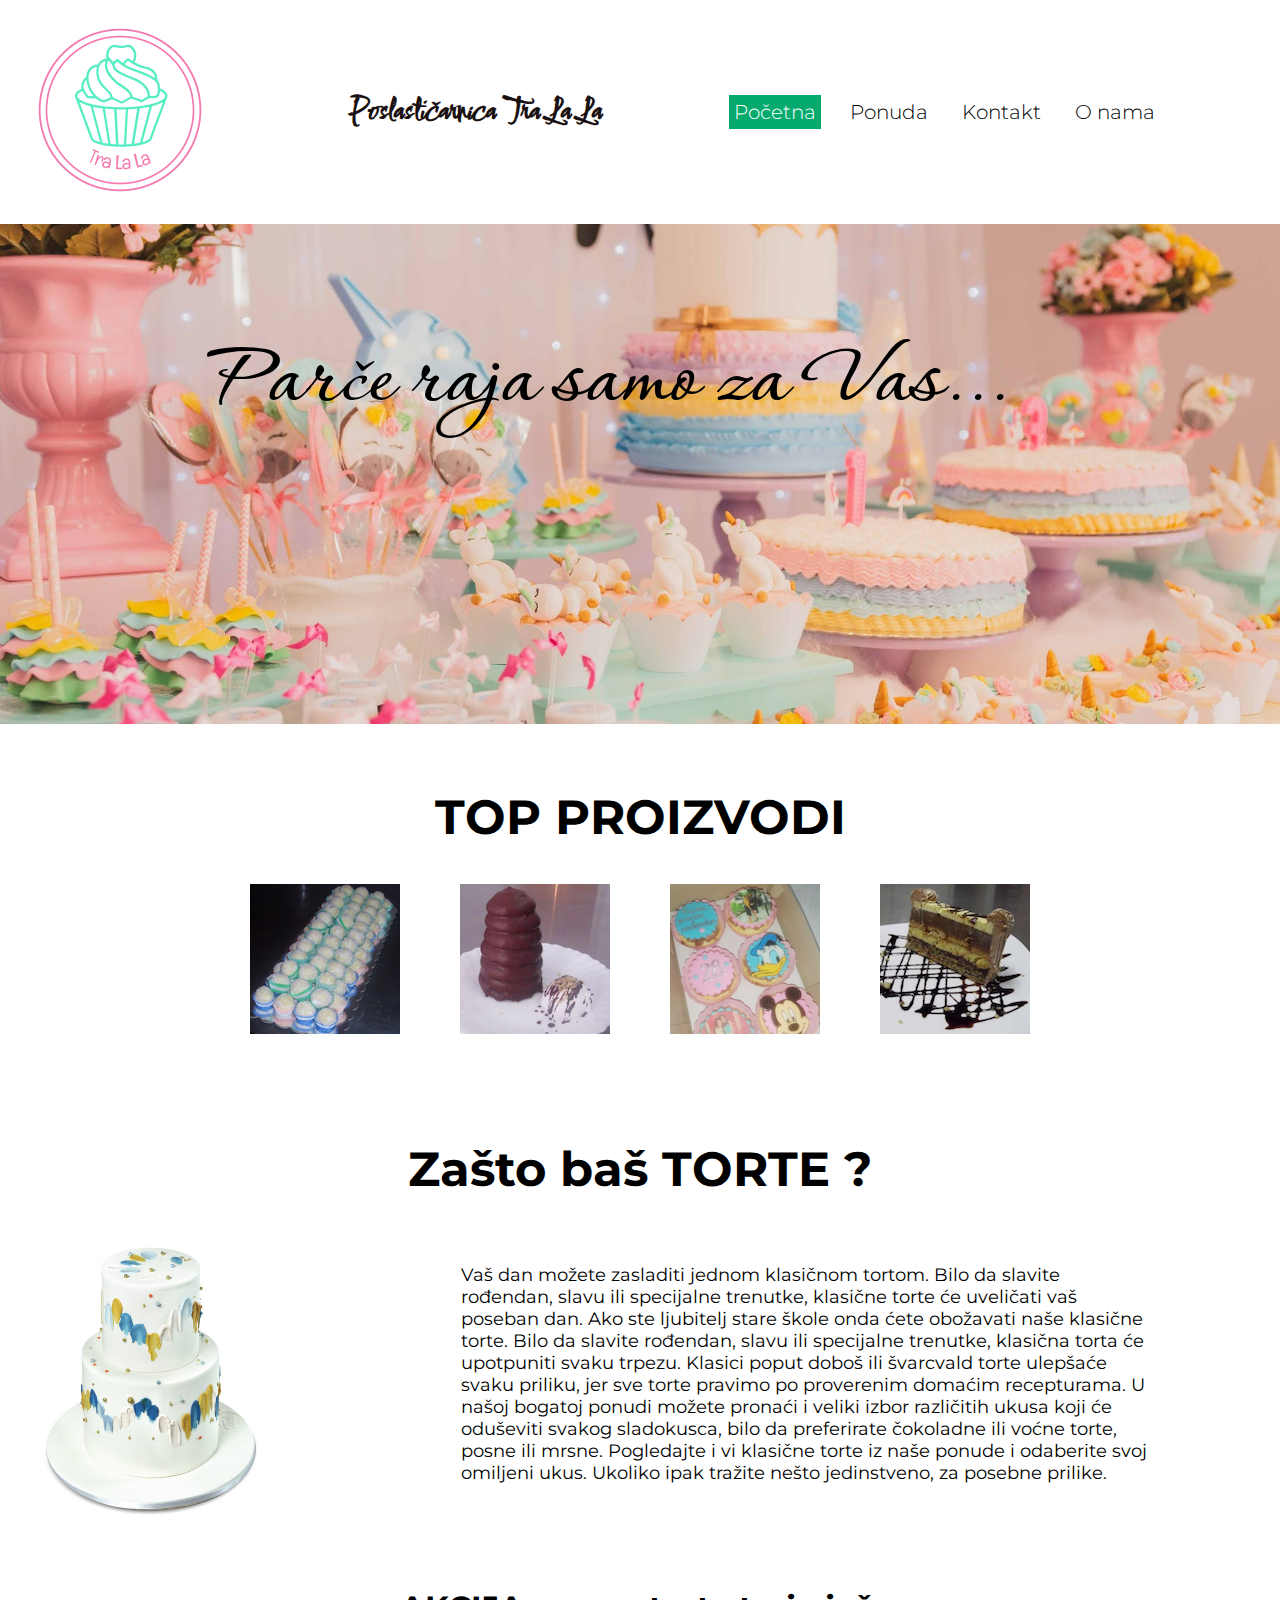
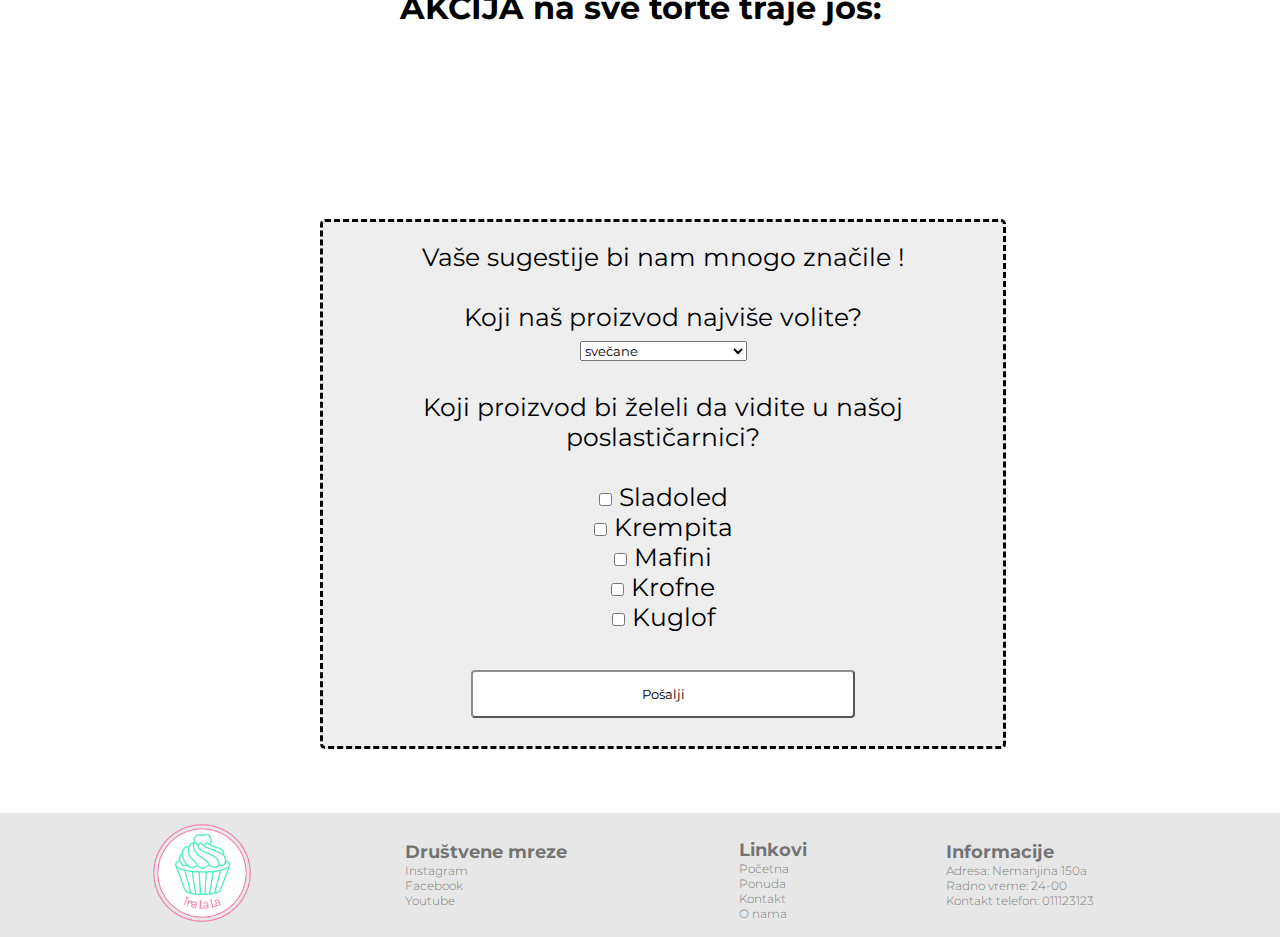
==== commit 4685aeb9: "tekst" ====
--- a/index.html
+++ b/index.html
@@ -119,7 +119,7 @@
             </a>
         </div>
         <div class="column left">
-            <h2>Drustvene mreze</h2>
+            <h2>Društvene mreze</h2>
             <a href="instagram.com">Instagram</a>
             <br>
             <a href="facebook.com">Facebook</a>
--- a/style/index.css
+++ b/style/index.css
@@ -30,10 +30,8 @@
   justify-content: center;
   align-items: center;
   flex-wrap: nowrap;
-  margin-right: 20%;
-  margin-bottom: 5%;
+  margin-right: 10%;
 }
-
 .torte p {
   font-size: 18px;
   font: "Arial";
@@ -41,9 +39,10 @@
 
 .torte img {
   width: 100%;
-  max-width: 500px;
   height: 100%;
-  max-height: 500px;
+  max-width: 300px;
+  max-height: 300px;
+  padding-right: 14%;
 }
 
 .tajmer {
@@ -72,8 +71,10 @@
 
 .akcija {
   text-align: center;
-  font-size: 3rem;
+  font-size: 2rem;
   font-family: "Montserrat";
+  margin-bottom: 5%;
+  margin-top: 5%;
 }
 .tparagraf {
   font-size: 2rem;
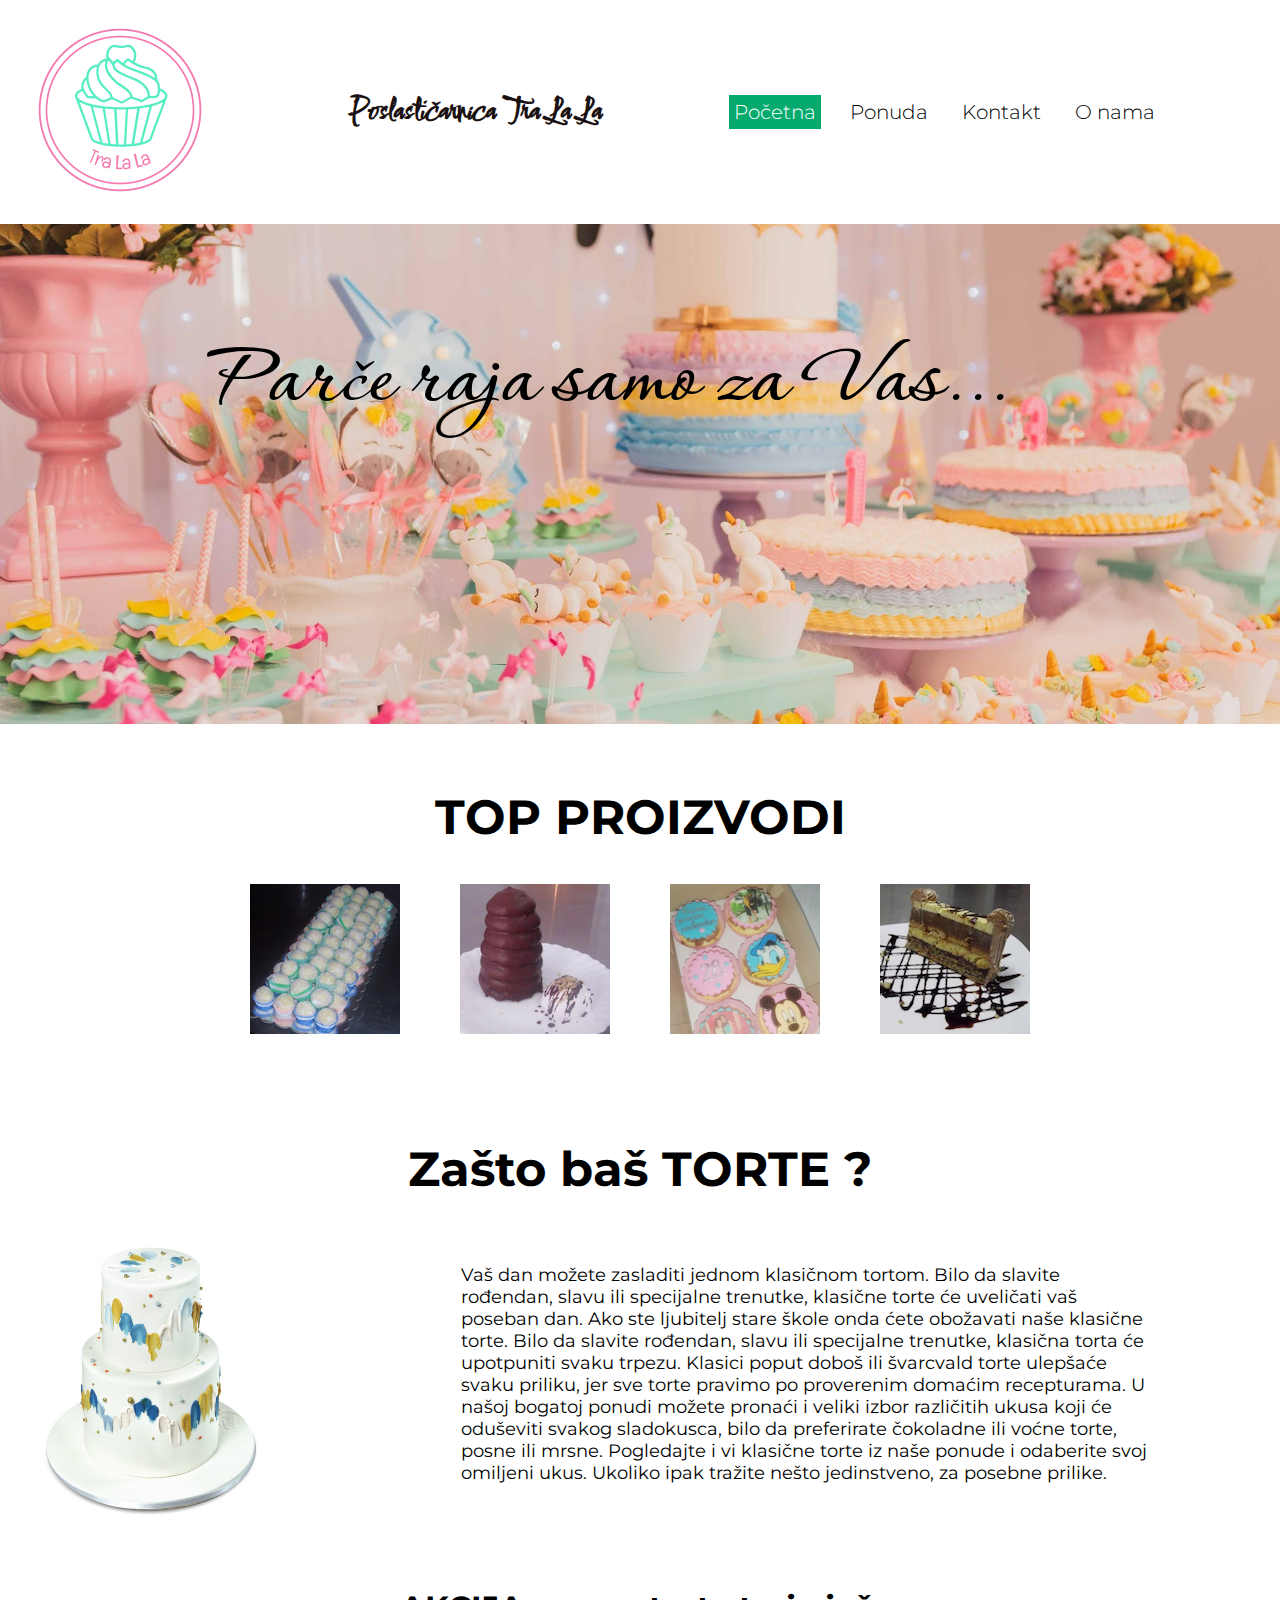
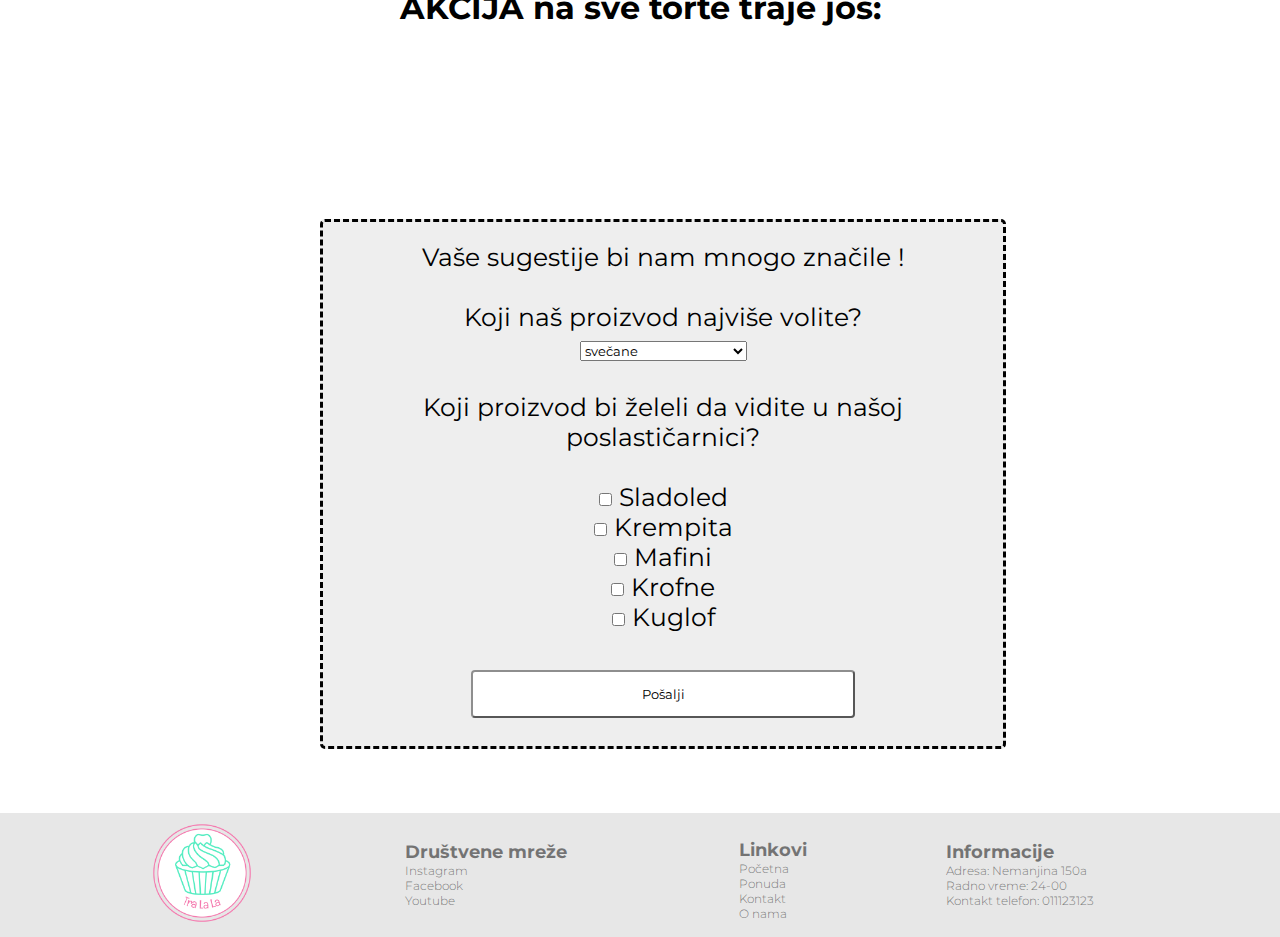
==== commit 90a6b3ee: "init" ====
--- a/index.html
+++ b/index.html
@@ -119,7 +119,7 @@
             </a>
         </div>
         <div class="column left">
-            <h2>Društvene mreze</h2>
+            <h2>Društvene mreže</h2>
             <a href="instagram.com">Instagram</a>
             <br>
             <a href="facebook.com">Facebook</a>
